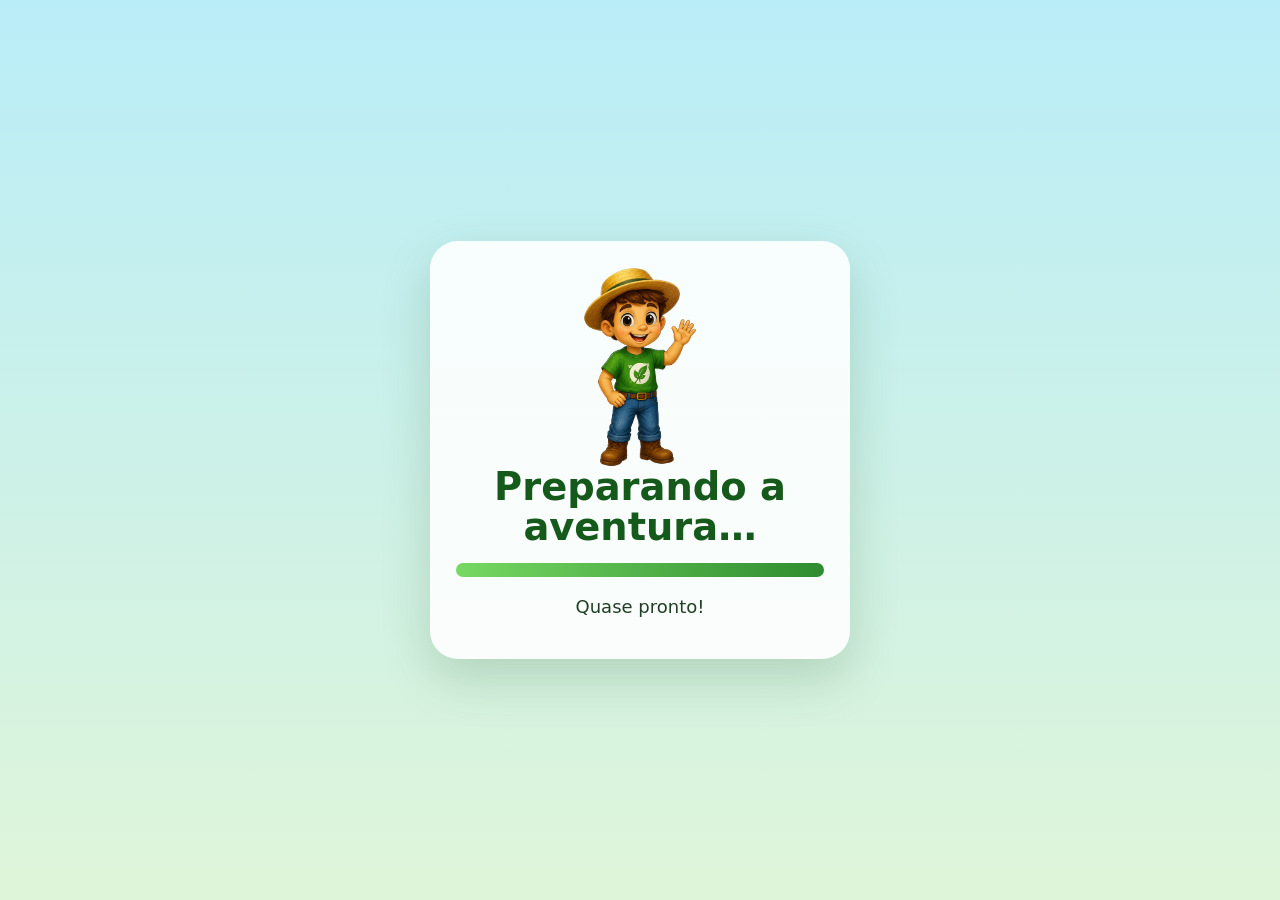
==== jogo.html @ 814f764f "Corrigir historinha no celular: personagens e baloes visiveis. Proporcao 16:9 da arte, posicoes por " ====
<!doctype html>
<html lang="pt-BR">
<head>
  <meta charset="UTF-8" />
  <meta name="viewport" content="width=device-width, initial-scale=1.0, viewport-fit=cover" />
  <meta name="description" content="Salve a Fazendinha do Agrinho — jogo educativo sobre agro sustentável." />
  <title>Salve a Fazendinha | Agrinho 2026</title>
  <link rel="icon" type="image/svg+xml" href="./img/favicon.svg" />
  <link rel="stylesheet" href="./game.css?v=8" />
</head>
<body>
  <a class="skip-link" href="#conteudo-jogo">Pular para o conteúdo principal</a>
  <div id="loadingScreen" class="loading-screen">
    <div class="loading-card">
      <img src="./img/game/agrinho.png" alt="Agrinho carregando" />
      <h2>Preparando a aventura…</h2>
      <div class="loading-bar"><span id="loadingBar"></span></div>
      <p id="loadingText">Carregando a turma do Agrinho</p>
    </div>
  </div>

  <div id="confetti-layer"></div>

  <header class="topbar">
    <div class="brand-wrap">
      <a class="back-site" href="./index.html" aria-label="Voltar ao site Agro Forte">← Site</a>
      <div class="brand-icon">🌱</div>
      <div>
        <div class="brand">AGRINHO</div>
        <small>Agro forte, futuro sustentável</small>
      </div>
    </div>
    <div class="hud">
      <div class="hud-pill">⭐ <span id="score">0</span></div>
      <div class="hud-pill">✅ <span id="fixedCount">0</span>/6</div>
      <div class="hud-pill">🏆 <span id="bestScore">0</span></div>
      <button id="soundBtn" class="hud-btn" aria-label="Som">🔊</button>
    </div>
  </header>

  <main id="conteudo-jogo" tabindex="-1">
    <section id="home" class="screen active">
      <div class="hero-grid">
        <div class="panel hero-copy">
          <span class="eyebrow">MISSÃO ESPECIAL</span>
          <p id="gameGreeting" class="hero-greeting" hidden aria-live="polite"></p>
          <h1>Salve a Fazendinha do Agrinho!</h1>
          <p>Entre em uma aventura sustentável, responda ao quiz e transforme uma fazenda cheia de problemas em um lugar limpo, vivo e feliz.</p>
          <p class="hero-cast-text"><strong>Com toda a turma do Agrinho!</strong></p>
          <div class="hero-cast-row">
            <div class="cast-card"><img src="./img/game/agrinho.png" alt="Agrinho" /><span>Agrinho</span></div>
            <div class="cast-card"><img src="./img/game/florinha.png" alt="Florinha" /><span>Florinha</span></div>
            <div class="cast-card"><img src="./img/game/abelha.png" alt="Zé Colmeia" /><span>Zé Colmeia</span></div>
            <div class="cast-card"><img src="./img/game/arvore_mascote.png" alt="Dona Árvore" /><span>Dona Árvore</span></div>
            <div class="cast-card"><img src="./img/game/gota_mascote.png" alt="Pinguim da Água" /><span>Pinguim da Água</span></div>
          </div>
          <div class="actions">
            <button class="btn btn-primary" data-go="story">Começar aventura</button>
            <button class="btn btn-secondary" data-go="how">Como jogar</button>
          </div>
        </div>
        <div class="panel hero-stage">
          <div class="hero-soft-overlay"></div>
          <div class="cloud c1"></div>
          <div class="cloud c2"></div>
          <img src="./img/game/arvore_mascote.png" alt="Dona Árvore" class="hero-char arvore" />
          <img src="./img/game/agrinho.png" alt="Agrinho" class="hero-char agrinho" />
          <img src="./img/game/florinha.png" alt="Florinha" class="hero-char florinha" />
          <img src="./img/game/gota_mascote.png" alt="Pinguim da Água" class="hero-char gota" />
          <img src="./img/game/abelha.png" alt="Zé Colmeia" class="hero-char abelha bee-flight" />
          <div class="speech bubble-left">Vamos cuidar da natureza?</div>
          <div class="speech bubble-right">Toda a turma veio ajudar!</div>
        </div>
      </div>
    </section>

    <section id="how" class="screen">
      <div class="panel centered-panel medium">
        <span class="eyebrow">GUIA RÁPIDO</span>
        <h2>Como jogar</h2>
        <div class="guide-grid">
          <div class="guide-item"><span class="guide-num">1</span><span class="guide-icon">💬</span><b>Historinha</b><small>Veja a conversa da turma.</small></div>
          <div class="guide-item"><span class="guide-num">2</span><span class="guide-icon">🧠</span><b>Quiz</b><small>Acerte pelo menos 4 de 6 perguntas.</small></div>
          <div class="guide-item"><span class="guide-num">3</span><span class="guide-icon">🔎</span><b>Fazenda</b><small>Corrija 6 problemas espalhados.</small></div>
          <div class="guide-item"><span class="guide-num">4</span><span class="guide-icon">🏆</span><b>Vitória</b><small>Alcance até 950 pontos.</small></div>
        </div>
        <div class="actions center">
          <button class="btn btn-secondary" data-go="home">Voltar</button>
          <button class="btn btn-primary" data-go="story">Continuar</button>
        </div>
      </div>
    </section>

    <section id="story" class="screen">
      <div class="panel story-panel">
        <div class="story-top">
          <div>
            <span class="eyebrow">HISTORINHA</span>
            <h2>Antes do jogo começar…</h2>
          </div>
          <div class="story-counter"><span id="storyCount">1</span>/4</div>
        </div>

        <article class="story-scene active" data-story="0">
          <div class="story-bg story-bg-1"></div>
          <img src="./img/game/agrinho.png" class="story-char s-agrinho" alt="Agrinho" />
          <img src="./img/game/florinha.png" class="story-char s-florinha" alt="Florinha" />
          <div class="talk-bubble tb-left">Florinha, a fazendinha está com muitos problemas!</div>
          <div class="talk-bubble tb-right">Vamos ajudar a natureza antes que piore!</div>
        </article>

        <article class="story-scene" data-story="1">
          <div class="story-bg story-bg-2"></div>
          <img src="./img/game/abelha.png" class="story-char s-abelha" alt="Zé Colmeia" />
          <img src="./img/game/arvore_mascote.png" class="story-char s-arvore" alt="Dona Árvore" />
          <div class="talk-bubble tb-left wide">Eu posso ajudar a cuidar das plantas e da polinização!</div>
          <div class="talk-bubble tb-right wide">E eu vou ensinar como preservar o solo e a vegetação.</div>
        </article>

        <article class="story-scene" data-story="2">
          <div class="story-bg story-bg-3"></div>
          <img src="./img/game/gota_mascote.png" class="story-char s-gota" alt="Pinguim da Água" />
          <img src="./img/game/florinha.png" class="story-char s-florinha right" alt="Florinha" />
          <div class="talk-bubble tb-left wide">A água precisa de cuidado! Nada de lixo e desperdício.</div>
          <div class="talk-bubble tb-right wide">Com reciclagem, árvores e soluções corretas, tudo vai melhorar.</div>
        </article>

        <article class="story-scene" data-story="3">
          <div class="story-bg story-bg-4"></div>
          <img src="./img/game/agrinho.png" class="story-char s-agrinho" alt="Agrinho" />
          <img src="./img/game/abelha.png" class="story-char s-abelha top" alt="Zé Colmeia" />
          <img src="./img/game/gota_mascote.png" class="story-char s-gota right" alt="Pinguim da Água" />
          <div class="talk-bubble tb-left wide">Agora é com você: responda ao quiz e conserte os 6 problemas!</div>
          <div class="talk-bubble tb-right wide">Se acertar bem no quiz, a missão será liberada!</div>
        </article>

        <div class="story-nav">
          <button id="storyPrev" class="btn btn-secondary">Anterior</button>
          <button id="storyNext" class="btn btn-primary">Próximo</button>
        </div>
      </div>
    </section>

    <section id="compare" class="screen">
      <div class="panel compare-panel">
        <div class="compare-head">
          <div>
            <span class="eyebrow">COMPARE</span>
            <h2>Da degradação à sustentabilidade</h2>
          </div>
          <p>Veja a transformação: de um cenário degradado, com lixo e abandono, para uma fazenda viva, limpa, organizada e sustentável.</p>
        </div>
        <div class="compare-grid visual-compare">
          <figure>
            <img src="./img/game/fazenda_ruim.png" alt="Fazenda feia com lixo e problemas" />
            <figcaption>🚫 Antes: poluição, desperdício e abandono.</figcaption>
          </figure>
          <figure>
            <img src="./img/game/fazenda_boa.png" alt="Fazenda bonita e sustentável" />
            <figcaption>✅ Depois: cuidado com a natureza, produção e equilíbrio ambiental.</figcaption>
          </figure>
        </div>
        <div class="actions center compare-actions">
          <button class="btn btn-secondary" data-go="story">Voltar</button>
          <button class="btn btn-primary" id="startQuizBtn">Continuar para o quiz</button>
        </div>
      </div>
    </section>

    <section id="quiz" class="screen">
      <div class="panel quiz-panel">
        <div class="quiz-head">
          <div>
            <span class="eyebrow">QUIZ</span>
            <h2 id="quizCounter">Pergunta 1 de 6</h2>
          </div>
          <div class="quiz-side">
            <div class="timer-box">⏱️ <span id="timerValue">18</span>s</div>
            <div class="hud-pill slim">⭐ <span id="quizScore">0</span></div>
          </div>
        </div>
        <div class="progress-line"><span id="quizBar"></span></div>
        <h3 id="questionText" class="question"></h3>
        <div id="answerList" class="answer-list"></div>
        <div id="quizFeedback" class="feedback hidden"></div>
        <div class="quiz-note">Você precisa de <strong>200 pontos</strong> para passar no quiz.</div>
      </div>
    </section>

    <section id="quizFail" class="screen">
      <div class="panel centered-panel medium">
        <img src="./img/game/gota_mascote.png" class="fail-mascot" alt="Mascote da água" />
        <span class="eyebrow">TENTE DE NOVO</span>
        <h2>Você ainda não passou no quiz.</h2>
        <p>Para liberar o jogo, é preciso fazer <strong>pelo menos 200 pontos</strong> no quiz.</p>
        <p class="small-note">Sua pontuação: <strong id="failScore">0</strong> pontos.</p>
        <div class="actions center">
          <button class="btn btn-secondary" data-go="compare">Voltar</button>
          <button class="btn btn-primary" id="retryQuizBtn">Refazer quiz</button>
        </div>
      </div>
    </section>

    <section id="unlock" class="screen">
      <div class="panel centered-panel medium unlock-panel">
        <img src="./img/game/trofeu_quiz.png" class="unlock-trophy" alt="Troféu do quiz" />
        <span class="eyebrow">LIBERADO</span>
        <h2>Você passou no quiz!</h2>
        <p>Agora encontre os problemas espalhados pela fazenda e transforme a área feia em uma fazenda bonita.</p>
        <button class="btn btn-primary pulse" data-go="game">Entrar na fazenda</button>
      </div>
    </section>

    <section id="game" class="screen">
      <div class="game-grid">
        <aside class="panel game-side">
          <span class="eyebrow">MISSÃO</span>
          <h3>Corrija os 6 problemas</h3>
          <p class="small-note">Clique nos objetos errados espalhados pela fazenda.</p>
          <div class="mission-stats">
            <div><strong id="gameScore">0</strong><span>Pontos</span></div>
            <div><strong id="gameFixedBig">0</strong><span>Corrigidos</span></div>
          </div>
          <div class="progress-line"><span id="gameBar"></span></div>
          <div id="helperBubble" class="helper-bubble">Encontre o primeiro problema brilhando.</div>
          <div class="compare-mini">
            <div class="mini-thumb"><img src="./img/game/fazenda_ruim.png" alt="Fazenda ruim" /><small>Antes</small></div>
            <div class="mini-thumb"><img src="./img/game/fazenda_boa.png" alt="Fazenda boa" /><small>Depois</small></div>
          </div>
        </aside>

        <section class="panel farm-panel">
          <div class="farm-stage" id="farmStage">
            <img class="farm-bg bad" src="./img/game/fazenda_ruim.png" alt="Fazenda feia" />
            <img class="farm-bg good" src="./img/game/fazenda_boa.png" alt="Fazenda bonita" />
            <div class="reveal-divider" id="revealDivider"></div>

            <button class="problem p1" data-problem="pneu">
              <span class="ring"></span>
              <img class="problem-img bad-img" src="./img/game/pneu.png" alt="Pneu" />
            </button>
            <button class="problem p2" data-problem="tambor">
              <span class="ring"></span>
              <img class="problem-img bad-img" src="./img/game/tambor.png" alt="Tambor" />
            </button>
            <button class="problem p3" data-problem="toco">
              <span class="ring"></span>
              <img class="problem-img bad-img" src="./img/game/toco.png" alt="Toco" />
            </button>
            <button class="problem p4" data-problem="cano">
              <span class="ring"></span>
              <img class="problem-img bad-img" src="./img/game/cano.png" alt="Cano" />
            </button>
            <button class="problem p5" data-problem="lixo">
              <span class="ring"></span>
              <img class="problem-img bad-img" src="./img/game/lixo_rio.png" alt="Lixo no rio" />
            </button>
            <button class="problem p6" data-problem="arvore">
              <span class="ring"></span>
              <img class="problem-img bad-img" src="./img/game/arvore_morta.png" alt="Árvore morta" />
            </button>
          </div>
        </section>
      </div>
    </section>

    <section id="result" class="screen">
      <div class="panel result-panel">
        <div class="result-hero">
          <img id="resultTrophy" src="./img/game/trofeu_max.png" alt="Troféu final" />
          <div>
            <span class="eyebrow" id="resultEyebrow">PARABÉNS</span>
            <h2 id="resultTitle">Fazendinha salva!</h2>
            <div class="big-score"><span id="finalScore">0</span> pontos</div>
            <p id="resultMessage">Você transformou a fazenda feia em uma fazenda bonita e sustentável.</p>
            <div class="actions">
              <button id="restartBtn" class="btn btn-secondary">Jogar novamente</button>
              <button id="shareBtn" class="btn btn-primary">Compartilhar</button>
            </div>
          </div>
        </div>
        <div class="result-bottom">
          <div class="trophy-row">
            <div class="trophy-card"><img src="./img/game/trofeu_quiz.png" alt="Troféu quiz" /><span>Quiz</span></div>
            <div class="trophy-card"><img src="./img/game/trofeu_fazenda.png" alt="Troféu fazenda" /><span>Fazenda</span></div>
            <div class="trophy-card"><img src="./img/game/trofeu_max.png" alt="Troféu máximo" /><span>Máximo</span></div>
          </div>
          <div class="rank-box"><span id="resultRankLabel">Melhor pontuação salva:</span> <strong id="bestScoreResult">0</strong></div>
        </div>
      </div>
    </section>
  </main>

  <dialog id="problemDialog" class="problem-dialog">
    <button id="closeProblemDialog" class="dialog-close">×</button>
    <div class="dialog-layout">
      <div class="dialog-visual"><img id="dialogImage" alt="Problema" /></div>
      <div class="dialog-content">
        <span class="eyebrow">CORRIGIR PROBLEMA</span>
        <h2 id="dialogTitle"></h2>
        <p id="dialogText"></p>
        <div id="dialogChoices" class="answer-list compact"></div>
        <div id="dialogFeedback" class="feedback hidden"></div>
      </div>
    </div>
  </dialog>

  <script src="./game.js?v=6"></script>
</body>
</html>
---- game.css ----
﻿:root{
  --green:#2f8c2f;
  --green-dark:#15591b;
  --green-soft:#eaf8e5;
  --cream:#fffdf6;
  --ink:#213f25;
  --gold:#f4bc2c;
  --red:#d14d38;
  --shadow:0 12px 28px rgba(20,70,23,.12);
  --shadow-strong:0 20px 50px rgba(20,70,23,.18);
  --topbar-h:76px;
}
*{box-sizing:border-box}
html,body{margin:0;height:100%;overflow:hidden}
body{
  font-family:system-ui,-apple-system,Segoe UI,Roboto,Arial,sans-serif;
  color:var(--ink);
  background:linear-gradient(180deg,#b9edf8 0%,#dff5d9 100%);
}
img{max-width:100%;display:block}
button{font:inherit}
.hidden{display:none!important}
#confetti-layer{position:fixed;inset:0;pointer-events:none;overflow:hidden;z-index:120}
.topbar{
  height:var(--topbar-h);display:flex;align-items:center;justify-content:space-between;gap:16px;
  padding:12px 22px;background:rgba(255,255,255,.84);backdrop-filter:blur(10px);border-bottom:1px solid rgba(47,140,47,.15)
}
.brand-wrap{display:flex;align-items:center;gap:12px;min-width:0;flex-wrap:nowrap}
.brand-wrap > div:last-child{min-width:0}
.brand-icon{width:42px;height:42px;border-radius:14px;background:linear-gradient(135deg,#58c33d,#2f8c2f);display:grid;place-items:center;color:#fff;font-size:22px;box-shadow:var(--shadow);flex-shrink:0}
.brand{font-size:28px;font-weight:1000;color:var(--green-dark);line-height:1}
.brand-wrap small{display:block;font-weight:700;color:#4c7351;white-space:nowrap;overflow:hidden;text-overflow:ellipsis}
.hud{display:flex;flex-wrap:nowrap;align-items:center;gap:10px;flex-shrink:0}
.hud-pill,.hud-btn,.timer-box,.quiz-side .hud-pill{padding:10px 14px;border-radius:999px;background:#fff;border:1px solid #dcecd8;box-shadow:var(--shadow);font-weight:900;white-space:nowrap}
.hud-btn{cursor:pointer}
main{height:calc(100vh - var(--topbar-h));padding:14px 18px 18px;overflow:hidden}
.screen{display:none;height:100%;width:100%}
.screen.active{display:flex}
.panel{
  background:rgba(255,250,242,.88);border:1px solid rgba(255,255,255,.75);border-radius:28px;box-shadow:var(--shadow-strong);
  backdrop-filter:blur(10px)
}
.centered-panel{margin:auto;display:flex;flex-direction:column;align-items:center;justify-content:center;text-align:center;padding:28px}
.centered-panel.medium{width:min(820px,100%);height:min(620px,100%)}
.eyebrow{display:inline-flex;align-items:center;padding:8px 12px;border-radius:999px;background:#eaf6e1;color:var(--green-dark);font-size:12px;font-weight:1000;letter-spacing:.08em;text-transform:uppercase}
h1,h2,h3{margin:0 0 12px;color:var(--green-dark)}
h1{font-size:clamp(40px,5vw,74px);line-height:.95}
h2{font-size:clamp(28px,3vw,46px);line-height:1.05}
h3{font-size:clamp(20px,2vw,30px)}
p{margin:0 0 12px;line-height:1.55;font-size:18px}
.small-note{font-size:16px}
.actions{display:flex;gap:12px;flex-wrap:wrap;margin-top:18px}
.actions.center{justify-content:center}
.btn{border:0;border-radius:18px;padding:14px 22px;font-weight:1000;cursor:pointer;transition:.2s ease transform,.2s ease box-shadow}
.btn:hover{transform:translateY(-2px)}
.btn-primary{background:linear-gradient(180deg,#63ca44,#2f8c2f);color:#fff;box-shadow:0 14px 24px rgba(47,140,47,.28)}
.btn-secondary{background:#fff;color:var(--ink);box-shadow:var(--shadow)}

/* home */
.hero-grid{display:grid;grid-template-columns:1.03fr .97fr;gap:18px;height:100%}
.hero-copy{
  padding:34px 32px;display:flex;flex-direction:column;justify-content:center;position:relative;overflow:hidden;
  background:
    radial-gradient(circle at 100% 0%, rgba(116,214,94,.22) 0%, rgba(116,214,94,0) 42%),
    radial-gradient(circle at -5% 100%, rgba(120,200,255,.20) 0%, rgba(120,200,255,0) 45%),
    rgba(255,250,242,.88);
}
.hero-copy::before{
  content:'';position:absolute;top:-60px;right:-60px;width:200px;height:200px;border-radius:50%;
  background:radial-gradient(circle, rgba(116,214,94,.25), rgba(116,214,94,0) 70%);pointer-events:none;
}
.hero-copy::after{
  content:'🌿';position:absolute;bottom:18px;right:24px;font-size:64px;opacity:.12;line-height:1;pointer-events:none;
}
.hero-copy > *{position:relative;z-index:1}
.hero-copy h1{font-size:clamp(52px,5vw,84px);line-height:.95;margin-bottom:12px}
.hero-copy p{font-size:17px;max-width:52ch}
.hero-greeting{
  margin:0 0 8px;
  font-size:15px;
  font-weight:800;
  color:#047857;
}
.eyebrow{box-shadow:0 6px 14px rgba(47,140,47,.12)}
.hero-cast-text{font-size:17px;color:#315337;margin-top:8px;margin-bottom:6px}
.hero-cast-row{display:flex;flex-wrap:wrap;gap:14px;margin-top:6px}
.cast-card{display:flex;flex-direction:column;align-items:center;gap:6px;width:84px}
.cast-card img{
  width:72px;height:72px;object-fit:cover;object-position:top center;border-radius:50%;
  background:#fff;box-shadow:var(--shadow);border:3px solid #fff
}
.cast-card span{font-size:12px;font-weight:900;color:var(--green-dark);text-align:center;line-height:1.2}
.hero-stage{position:relative;overflow:hidden;background:linear-gradient(180deg,#c5f1ff 0%,#ebffdf 65%,#7cc85b 65%,#58a53b 100%)}
.cloud{position:absolute;background:rgba(255,255,255,.9);border-radius:999px;box-shadow:40px 10px 0 rgba(255,255,255,.9),72px 0 0 10px rgba(255,255,255,.9);width:120px;height:36px;animation:cloudMove 30s linear infinite}
.cloud.c1{left:8%;top:15%}.cloud.c2{right:20%;top:12%;animation-duration:36s}
.hero-char{position:absolute;bottom:0;filter:drop-shadow(0 18px 24px rgba(23,68,28,.28))}
.hero-char.agrinho{left:2%;height:min(74%,430px);z-index:3}
.hero-char.florinha{right:2%;height:min(75%,445px);z-index:3}
.hero-char.arvore{left:28%;height:min(68%,390px);z-index:1;opacity:.96}
.hero-char.gota{right:28%;height:min(46%,235px);bottom:8%;z-index:2}
.hero-char.abelha{width:135px;left:48%;top:8%;z-index:7}
.speech{position:absolute;max-width:240px;padding:14px 16px;border-radius:22px;background:#fff;box-shadow:var(--shadow);font-weight:900;line-height:1.35;z-index:5}
.bubble-left{left:6%;top:6%}.bubble-right{right:6%;top:6%}
.bubble-left:after,.bubble-right:after{content:"";position:absolute;width:16px;height:16px;background:#fff;bottom:-6px;transform:rotate(45deg)}
.bubble-left:after{left:22px}.bubble-right:after{right:22px}

/* guide */
#how{align-items:center;justify-content:center}
.guide-grid{display:grid;grid-template-columns:repeat(2, minmax(180px,1fr));gap:14px;width:100%;margin-top:10px}
.guide-item{position:relative;padding:18px;border-radius:22px;background:linear-gradient(180deg,#fff,#f5fde9);display:flex;flex-direction:column;align-items:flex-start;gap:6px;box-shadow:var(--shadow)}
.guide-item .guide-icon{font-size:26px}
.guide-item small{font-size:14px;color:#4c684f}
.guide-num{
  position:absolute;top:-12px;left:-12px;width:30px;height:30px;border-radius:50%;
  background:linear-gradient(180deg,#63ca44,#2f8c2f);color:#fff;font-size:15px;font-weight:1000;
  display:flex;align-items:center;justify-content:center;box-shadow:0 6px 14px rgba(47,140,47,.35);
  border:2px solid #fff
}

/* story */
#story{align-items:center;justify-content:center}
.story-panel{width:min(1160px,100%);height:100%;padding:18px;display:flex;flex-direction:column;gap:12px}
.story-top{display:flex;justify-content:space-between;align-items:flex-start;gap:16px}
.story-counter{padding:10px 14px;border-radius:999px;background:#e9f6e3;font-weight:1000}
.story-scene{display:none;position:relative;flex:1;border-radius:24px;overflow:hidden;background:linear-gradient(180deg,#ccefff,#f2ffe8 65%,#7dcb5b 65%,#4ea233 100%)}
.story-scene.active{display:block;animation:fadeUp .35s ease}
.story-bg{position:absolute;inset:0}
.story-bg:before,.story-bg:after{content:"";position:absolute;border-radius:50%;opacity:.23;background:#fff}
.story-bg:before{width:280px;height:280px;left:-60px;bottom:-70px}
.story-bg:after{width:200px;height:200px;right:-40px;top:-40px}
.story-char{position:absolute;bottom:0;filter:drop-shadow(0 16px 20px rgba(26,66,24,.24))}
.s-agrinho{left:4%;height:78%}
.s-florinha{right:6%;height:83%}
.s-florinha.right{right:5%;height:82%}
.s-abelha{left:12%;top:12%;width:150px}
.s-abelha.top{left:50%;top:10%;width:145px}
.s-arvore{right:5%;height:78%}
.s-gota{left:10%;height:52%;bottom:5%}
.s-gota.right{right:8%;left:auto;height:50%;bottom:5%}
.talk-bubble{position:absolute;max-width:290px;padding:16px 18px;background:#fff;border-radius:24px;box-shadow:var(--shadow);font-weight:900;line-height:1.4}
.talk-bubble.wide{max-width:340px}
.tb-left{left:6%;top:6%}.tb-right{right:6%;top:6%}
.tb-left:after,.tb-right:after{content:"";position:absolute;width:18px;height:18px;background:#fff;bottom:-6px;transform:rotate(45deg)}
.tb-left:after{left:26px}.tb-right:after{right:26px}
.story-nav{display:flex;justify-content:space-between;align-items:center}

/* compare */
#compare{align-items:center;justify-content:center}
.compare-panel{width:min(1180px,100%);height:100%;padding:18px;display:flex;flex-direction:column;gap:14px}
.compare-head{display:flex;justify-content:space-between;gap:20px;align-items:flex-end}
.compare-head p{max-width:420px;font-size:16px}
.visual-compare{display:grid;grid-template-columns:1fr 1fr;gap:16px;flex:1}
.visual-compare figure{margin:0;background:#fff;border-radius:24px;padding:14px;box-shadow:var(--shadow);display:flex;flex-direction:column;min-height:0}
.visual-compare img{width:100%;flex:1;min-height:0;object-fit:contain;border-radius:16px;background:#f6fff1}
.visual-compare figcaption{padding-top:10px;font-weight:900;text-align:center}

/* quiz */
#quiz,#quizFail,#unlock,#result{align-items:center;justify-content:center}
.quiz-panel{width:min(920px,100%);height:min(620px,100%);padding:24px;display:flex;flex-direction:column}
.quiz-head{display:flex;justify-content:space-between;align-items:flex-start;gap:16px}
.quiz-side{display:flex;gap:10px}
.progress-line{width:100%;height:12px;background:#dfeadf;border-radius:999px;overflow:hidden;margin:12px 0 18px}
.progress-line span{display:block;height:100%;width:0;background:linear-gradient(90deg,#74d65e,#2f8c2f);transition:.3s ease width}
.question{min-height:64px}
.answer-list{display:grid;gap:12px}
.answer-btn{border:1px solid #dbead9;background:#fff;border-radius:18px;padding:15px 16px;text-align:left;font-weight:800;cursor:pointer;box-shadow:var(--shadow);transition:.2s}
.answer-btn:hover{transform:translateY(-1px)}
.answer-btn.correct{border-color:#53b94b;background:#eefdde}
.answer-btn.wrong{border-color:#d86a5a;background:#fff0ee}
.feedback{margin-top:12px;padding:14px 16px;border-radius:18px;background:#f4ffe6;font-weight:800}
.feedback.error{background:#fff1ed}
.quiz-note{margin-top:auto;font-size:15px;color:#4b674f}
.fail-mascot{height:160px;object-fit:contain}
.unlock-trophy{height:240px;object-fit:contain;animation:floatY 3.3s ease-in-out infinite}

/* game */
#game{align-items:center;justify-content:center}
.game-grid{display:grid;grid-template-columns:330px 1fr;gap:16px;width:100%;height:100%}
.game-side{padding:18px;display:flex;flex-direction:column}
.mission-stats{display:grid;grid-template-columns:1fr 1fr;gap:10px;margin:8px 0 14px}
.mission-stats div{background:#fff;border-radius:20px;padding:14px;text-align:center;box-shadow:var(--shadow)}
.mission-stats strong{display:block;font-size:28px;color:var(--green-dark)}
.mission-stats span{font-size:13px;font-weight:900;color:#567059}
.helper-bubble{margin-top:14px;padding:14px;border-radius:18px;background:#fff;box-shadow:var(--shadow);font-weight:800;line-height:1.35}
.compare-mini{display:grid;grid-template-columns:1fr 1fr;gap:10px;margin-top:auto}
.mini-thumb{background:#fff;border-radius:18px;padding:8px;box-shadow:var(--shadow);text-align:center}
.mini-thumb img{height:90px;width:100%;object-fit:contain}
.mini-thumb small{font-weight:900;color:#5d765f}
.farm-panel{padding:10px;overflow:hidden;display:flex;align-items:center;justify-content:center;min-height:0}
.farm-stage{
  position:relative;width:100%;max-width:100%;max-height:100%;height:auto;
  aspect-ratio:1448 / 1086;border-radius:24px;overflow:hidden;background:#b7eef5;--reveal:0
}
.farm-bg{position:absolute;inset:0;width:100%;height:100%;object-fit:contain;object-position:center bottom}
.farm-bg.bad{opacity:calc(1 - var(--reveal));transition:opacity 1s ease}
.farm-bg.good{display:block;opacity:var(--reveal);transition:opacity 1s ease}
.reveal-divider{display:none}
.problem{position:absolute;border:0;background:transparent;padding:0;cursor:pointer;transition:transform .2s}
.problem:hover{transform:scale(1.04)}
.problem-img{position:absolute;inset:0;width:100%;height:100%;object-fit:contain;filter:drop-shadow(0 6px 12px rgba(0,0,0,.22));transition:opacity .5s ease, transform .5s cubic-bezier(.34,1.56,.64,1)}
.problem .ring{position:absolute;inset:-10%;border:2px solid rgba(255,255,255,.92);border-radius:50%;box-shadow:0 0 0 6px rgba(88,195,61,.26);animation:pulseRing 1.7s infinite;z-index:2}
.problem.fixed{pointer-events:none}
.problem.fixed .ring{opacity:0;animation:none;transition:opacity .3s ease}
.problem.fixed .bad-img{opacity:0;transform:scale(.5) rotate(10deg)}
.solve-burst{position:absolute;inset:-30%;pointer-events:none;z-index:3}
.solve-burst span{
  position:absolute;left:50%;top:50%;width:10px;height:10px;border-radius:50%;
  background:var(--p-color, #ffd24a);transform:translate(-50%,-50%);
  animation:burstPop .7s ease-out forwards
}
.p1{left:16%;bottom:16%;width:9%;height:10%}
.p2{left:47%;bottom:24%;width:10%;height:14%}
.p3{left:36%;bottom:18%;width:9%;height:11%}
.p4{left:61%;bottom:17%;width:10%;height:11%}
.p5{left:66%;bottom:6%;width:11%;height:10%}
.p6{left:80%;bottom:14%;width:11%;height:24%}

/* result */
.result-panel{width:min(1100px,100%);height:min(650px,100%);padding:22px;display:flex;flex-direction:column;justify-content:space-between}
.result-hero{display:grid;grid-template-columns:260px 1fr;gap:18px;align-items:center}
.result-hero img{height:240px;justify-self:center;object-fit:contain}
.big-score{font-size:34px;font-weight:1000;color:var(--green-dark);margin:8px 0 14px}
.result-bottom{display:grid;grid-template-columns:1fr 280px;gap:16px;align-items:center}
.trophy-row{display:grid;grid-template-columns:repeat(3,1fr);gap:12px}
.trophy-card{background:#fff;border-radius:22px;padding:12px;box-shadow:var(--shadow);display:flex;flex-direction:column;align-items:center;gap:8px;font-weight:900}
.trophy-card img{height:95px;object-fit:contain}
.rank-box{background:#fff;border-radius:22px;padding:22px;text-align:center;box-shadow:var(--shadow);font-size:20px;font-weight:900}

/* dialog */
.problem-dialog{width:min(920px,92vw);border:0;border-radius:28px;padding:24px;background:#fffdf8;box-shadow:var(--shadow-strong)}
.problem-dialog::backdrop{background:rgba(14,29,14,.45);backdrop-filter:blur(3px)}
.dialog-close{position:absolute;right:18px;top:14px;border:0;background:transparent;font-size:36px;cursor:pointer;color:#426045}
.dialog-layout{display:grid;grid-template-columns:300px 1fr;gap:18px;align-items:center}
.dialog-visual{background:#f3fde9;border-radius:24px;padding:18px;display:grid;place-items:center;height:300px;overflow:hidden}
.dialog-visual img{display:block;max-height:100%;max-width:70%;width:auto;height:auto;object-fit:contain}
.dialog-content{min-width:0}
.dialog-content p{font-size:17px}
.answer-list.compact .answer-btn{padding:13px 14px}

/* loading and effects */
.loading-screen{position:fixed;inset:0;z-index:200;display:grid;place-items:center;background:linear-gradient(180deg,#b9edf8 0%,#dff5d9 100%)}
.loading-card{width:min(420px,90vw);padding:26px;border-radius:28px;background:rgba(255,255,255,.88);box-shadow:var(--shadow-strong);text-align:center}
.loading-card img{height:200px;margin:0 auto;object-fit:contain;animation:floatY 2.2s ease-in-out infinite}
.loading-bar{height:14px;background:#dcead7;border-radius:999px;overflow:hidden;margin:16px 0}
.loading-bar span{display:block;height:100%;width:0;background:linear-gradient(90deg,#77d863,#2f8c2f)}
.confetti{position:absolute;top:-30px;width:10px;height:18px;border-radius:3px;animation:confettiFall 3s linear forwards}
.pulse{animation:pulseBtn 1.5s infinite}
.stat-pop{animation:statPop .6s ease}
.floaty{animation:floatY 4s ease-in-out infinite}.delay-1{animation-delay:.7s}.delay-2{animation-delay:1.3s}.delay-3{animation-delay:1.8s}
.bee-flight{animation:beeFly 7s ease-in-out infinite}

@keyframes pulseRing{0%,100%{transform:scale(.9);opacity:1}50%{transform:scale(1.12);opacity:.42}}
@keyframes floatY{50%{transform:translateY(-12px)}}
@keyframes pulseBtn{50%{transform:scale(1.03)}}
@keyframes cloudMove{from{transform:translateX(0)}to{transform:translateX(28px)}}
@keyframes beeFly{0%,100%{transform:translate(0,0)}25%{transform:translate(18px,-8px)}50%{transform:translate(28px,12px)}75%{transform:translate(-8px,10px)}}
@keyframes confettiFall{to{transform:translateY(110vh) rotate(720deg);opacity:.8}}
@keyframes fadeUp{from{opacity:0;transform:translateY(10px)}to{opacity:1;transform:translateY(0)}}
@keyframes burstPop{
  0%{opacity:1;transform:translate(-50%,-50%) scale(.4) translate(0,0)}
  100%{opacity:0;transform:translate(-50%,-50%) scale(1.1) translate(var(--bx,40px),var(--by,-40px))}
}
@keyframes statPop{0%{transform:scale(1)}40%{transform:scale(1.12)}100%{transform:scale(1)}}

@media (max-width: 1100px){
  .hero-grid,.game-grid{grid-template-columns:1fr}
  .hero-stage{min-height:320px}
  .compare-head{flex-direction:column;align-items:flex-start}
  .result-hero,.result-bottom,.dialog-layout{grid-template-columns:1fr}
}
@media (max-width: 1024px){
  #game .game-grid{
    display:flex;
    flex-direction:column;
    height:auto;
    min-height:calc(100dvh - 120px);
    gap:12px;
  }
  #game .game-side{flex:0 0 auto;order:1}
  #game .farm-panel{
    order:2;
    flex:0 0 auto;
    width:100%;
    min-height:0;
    padding:8px;
  }
  #game .farm-stage{
    width:100%;
    height:auto;
    min-height:0;
    max-height:none;
    aspect-ratio:1448 / 1086;
    touch-action:manipulation;
  }
  #game .problem{
    touch-action:manipulation;
    -webkit-tap-highlight-color:transparent;
    z-index:5;
  }
}
@media (max-width: 1024px){
  :root{--topbar-h:58px}

  html,body{overflow:auto}

  .topbar{
    position:sticky;
    top:0;
    z-index:100;
    height:auto;
    min-height:calc(52px + env(safe-area-inset-top, 0px));
    padding:calc(8px + env(safe-area-inset-top, 0px)) 12px 8px;
    flex-wrap:nowrap;
    gap:10px;
  }

  .brand-wrap{
    flex:1 1 auto;
    gap:8px;
    min-width:0;
  }

  .back-site{
    flex-shrink:0;
    padding:6px 8px;
    font-size:11px;
    margin-right:0;
  }

  .brand-icon{
    width:34px;
    height:34px;
    font-size:17px;
    border-radius:11px;
  }

  .brand{font-size:clamp(17px,2.8vw,22px)}

  .brand-wrap small{
    font-size:clamp(9px,1.7vw,11px);
    line-height:1.15;
    max-width:100%;
  }

  .hud{
    flex:0 0 auto;
    flex-wrap:nowrap;
    gap:5px;
    margin-left:0;
  }

  .hud-pill,.hud-btn,.timer-box{
    padding:6px 8px;
    font-size:11px;
    line-height:1;
  }

  .hud-btn{
    min-width:34px;
    min-height:34px;
    padding:0;
    display:inline-grid;
    place-items:center;
  }

  main{
    height:auto;
    min-height:calc(100dvh - var(--topbar-h) - env(safe-area-inset-bottom, 0px));
    overflow:visible;
    padding:10px 12px calc(12px + env(safe-area-inset-bottom, 0px));
  }

  .screen{
    height:auto;
    min-height:calc(100dvh - var(--topbar-h) - env(safe-area-inset-top, 0px));
  }

  .hero-copy{padding:24px 20px}
  .hero-copy h1{font-size:clamp(34px,5vw,52px)}
  .cast-card{width:72px}
  .cast-card span{font-size:10px;line-height:1.15}
}
@media (max-width: 800px){
  .visual-compare,.guide-grid,.trophy-row{grid-template-columns:1fr}
  .story-panel,.compare-panel,.quiz-panel,.result-panel,.centered-panel.medium{height:auto}
  .hero-grid{grid-template-columns:1fr}
  .hero-stage{min-height:340px;padding-top:0;display:block}
  .hero-char.agrinho{height:46%;left:2%;bottom:4%}
  .hero-char.florinha{height:48%;right:1%;bottom:4%}
  .hero-char.arvore{height:36%;left:32%;bottom:2%}
  .hero-char.gota{height:24%;right:28%;bottom:6%}
  .hero-char.abelha{width:72px;left:44%;top:10%;bottom:auto}
  .speech{display:block;max-width:44%;font-size:12px;padding:10px 12px;z-index:6}
  .bubble-left{left:3%;top:6%}
  .bubble-right{right:3%;top:6%}

  .story-panel{padding:12px;gap:10px}
  .story-top{flex-wrap:wrap;gap:10px}
  .story-top h2{font-size:clamp(22px,6vw,32px);line-height:1.1}
  .story-scene{
    display:none !important;
    flex-direction:unset;
    padding:0;
    min-height:min(44dvh,400px);
    aspect-ratio:1672 / 941;
  }
  .story-scene.active{display:block !important}

  #game .game-grid{
    display:flex;
    flex-direction:column;
    height:auto;
    min-height:calc(100dvh - 120px);
    gap:12px;
  }
  #game .game-side{flex:0 0 auto;order:1}
  #game .farm-panel{
    order:2;
    flex:0 0 auto;
    width:100%;
    min-height:0;
    padding:8px;
  }
  #game .farm-stage{
    width:100%;
    height:auto;
    min-height:0;
    max-height:none;
    aspect-ratio:1448 / 1086;
    touch-action:manipulation;
  }
  #game .problem{
    touch-action:manipulation;
    -webkit-tap-highlight-color:transparent;
    z-index:5;
  }
  #game .problem .ring{pointer-events:none}

  .dialog-layout{grid-template-columns:1fr}
  .dialog-visual{height:180px}
}
@media (max-width:520px){
  :root{--topbar-h:54px}
  .hud-pill:nth-child(3){display:none}
  .brand-wrap small{max-width:118px}
  .hero-stage{min-height:300px}
  .hero-char.agrinho{height:42%}
  .hero-char.florinha{height:44%}
  .story-scene{min-height:min(40dvh,320px)}
  .talk-bubble,.speech{font-size:10px;padding:7px 9px;max-width:46%}

  .compare-head h2{font-size:clamp(18px,5.5vw,24px) !important}
  .compare-head p{font-size:12px;padding:8px 10px}
  .story-top h2{font-size:clamp(18px,5.5vw,24px) !important}

  .problem-dialog{width:calc(100vw - 16px);padding:12px 12px 10px}
  .dialog-visual{height:76px !important;min-height:76px !important;max-height:76px !important}
  .dialog-visual img{max-width:64px !important;max-height:64px !important}
  .dialog-content h2{font-size:clamp(16px,5vw,20px) !important}
  .dialog-content p{font-size:13px}
  .answer-list.compact .answer-btn{padding:11px 12px;font-size:12px}
}

/* Correção da comparação: controles sempre visíveis sem rolagem */
.compare-panel{overflow:hidden}
.visual-compare{min-height:0;height:calc(100% - 155px)}
.visual-compare figure{overflow:hidden}
.visual-compare img{max-height:calc(100vh - 305px)}
.compare-actions{flex:0 0 auto;margin-top:0;padding-top:4px;position:relative;z-index:10}
@media (max-height:800px) and (min-width:801px){
  .compare-panel{padding:14px;gap:8px}
  .compare-head h2{font-size:32px}
  .compare-head p{font-size:14px;line-height:1.35}
  .visual-compare{height:calc(100% - 130px);gap:12px}
  .visual-compare figure{padding:10px}
  .visual-compare img{max-height:calc(100vh - 250px)}
  .visual-compare figcaption{font-size:14px;padding-top:6px}
  .compare-actions .btn{padding:11px 18px}
}


/* v7 visual improvements — desktop */
@media (min-width: 1025px){
.hero-grid{grid-template-columns:1fr 1.08fr;gap:18px}
.hero-stage{min-height:100%}
.hero-char.agrinho{left:6%;height:min(58%,430px);bottom:6%}
.hero-char.florinha{right:3%;height:min(60%,440px);bottom:6%}
.hero-char.arvore{left:34%;height:min(48%,335px);bottom:2%;z-index:2}
.hero-char.gota{right:30%;height:min(34%,220px);bottom:8%;z-index:4}
.hero-char.abelha{left:46%;top:6%;width:128px;z-index:7}
.speech{z-index:6;background:rgba(255,255,255,.96);box-shadow:0 12px 26px rgba(26,74,31,.15)}
.bubble-left{left:7%;top:8%}
.bubble-right{right:5%;top:8%}
}
.hero-soft-overlay{position:absolute;inset:0;z-index:1;pointer-events:none;background:linear-gradient(180deg,rgba(255,255,255,.10) 0%,rgba(255,255,255,.02) 30%,rgba(255,255,255,0) 55%,rgba(20,60,25,.10) 100%)}
.cloud{display:none !important}
.hero-char{z-index:3}
.hero-stage{position:relative;overflow:hidden;background:url('./img/game/home_bg.png') center/cover no-repeat}

.story-panel{padding:20px 24px;gap:14px;overflow:hidden}
.story-scene{border-radius:28px;overflow:hidden;min-height:0;background:#e8f8ff}
.story-bg{position:absolute;inset:0;background-size:cover;background-position:center center}
.story-bg:before,.story-bg:after{display:none}
.story-bg-1{background-image:url('./img/game/story_bg1.png')}
.story-bg-2{background-image:url('./img/game/story_bg2.png')}
.story-bg-3{background-image:url('./img/game/story_bg3.png')}
.story-bg-4{background-image:url('./img/game/story_bg4.png')}
.story-scene::after{content:'';position:absolute;inset:0;background:linear-gradient(180deg, rgba(255,255,255,.10), rgba(255,255,255,.02) 35%, rgba(0,0,0,0) 60%);pointer-events:none}
.story-char{z-index:3}
@media (min-width: 1025px){
.s-agrinho{left:4%;height:62%;bottom:2%}
.s-florinha{right:5%;height:68%;bottom:2%}
.s-florinha.right{right:5%;height:65%;bottom:3%}
.s-abelha{left:9%;top:auto;bottom:8%;width:120px}
.s-abelha.top{left:50%;top:8%;width:130px;transform:translateX(-50%)}
.s-arvore{right:6%;height:68%;bottom:2%}
.s-gota{left:8%;height:40%;bottom:5%}
.s-gota.right{right:7%;left:auto;height:38%;bottom:5%}
.story-scene[data-story="0"] .s-agrinho{left:16%}
.story-scene[data-story="0"] .s-florinha{right:16%;height:62%}
.story-scene[data-story="2"] .s-gota{bottom:5%;height:40%}
.story-scene[data-story="2"] .s-florinha.right{right:18%;bottom:28%;height:48%}
.story-scene[data-story="3"] .s-agrinho{left:18%}
.story-scene[data-story="3"] .s-gota.right{right:18%}
.talk-bubble{z-index:5;max-width:330px;background:rgba(255,255,255,.96);box-shadow:0 12px 28px rgba(18,71,27,.14);font-size:17px;line-height:1.45}
.talk-bubble.wide{max-width:400px}
.tb-left{left:6%;top:6%}
.tb-right{right:6%;top:6%}
}
.story-nav{padding-top:2px}
.story-counter{font-size:18px;padding:12px 16px}

.compare-panel{padding:18px 20px 14px;gap:10px;overflow:hidden}
.compare-head{align-items:flex-end}
.compare-head p{
  max-width:470px;font-size:15px;line-height:1.45;font-weight:800;color:var(--green-dark);
  margin:0;padding:14px 18px;border-radius:18px;
  background:linear-gradient(135deg,#eaf8e5,#f5fde9);box-shadow:var(--shadow);
  border:1px solid rgba(116,214,94,.25)
}
.visual-compare{height:calc(100% - 150px);gap:16px}
.visual-compare img{max-height:calc(100vh - 320px)}
.compare-actions{padding-top:0}

.problem-dialog{max-height:88vh;padding:20px 22px;position:relative}
@media (min-width: 1025px){
.problem-dialog{overflow:hidden}
.dialog-layout{grid-template-columns:260px 1fr;gap:16px;align-items:start}
.dialog-visual{height:220px;padding:10px}
.dialog-content h2{font-size:clamp(28px,3vw,44px);line-height:1.05;margin-bottom:10px}
.compare-head h2{font-size:clamp(42px,4vw,68px);line-height:1;margin-bottom:6px}
.story-top h2{font-size:clamp(40px,4vw,64px);margin-top:6px}
}
.dialog-layout{display:grid;grid-template-columns:1fr;gap:16px;align-items:start}
.dialog-content p{font-size:15px;line-height:1.4;margin-bottom:12px}
.answer-list.compact{gap:10px}
.answer-list.compact .answer-btn{padding:12px 14px;font-size:14px}
.dialog-close{top:8px;right:12px}

@media (max-width:1100px){
  .hero-grid,.game-grid{grid-template-columns:1fr}
  .hero-stage{min-height:360px}
  .hero-char.agrinho{height:56%;left:5%}
  .hero-char.florinha{height:58%;right:4%}
  .hero-char.arvore{height:44%;left:34%}
  .hero-char.gota{height:30%;right:31%}
}
@media (max-height:830px) and (min-width:801px){
  .topbar{height:72px}
  main{height:calc(100vh - 72px);padding:12px 14px 14px}
  .hero-copy{padding:26px 28px}
  .hero-copy h1{font-size:clamp(46px,4.5vw,72px)}
  .hero-copy p{font-size:16px}
  .hero-char.agrinho{height:min(54%,380px)}
  .hero-char.florinha{height:min(56%,390px)}
  .hero-char.arvore{height:min(44%,300px)}
  .hero-char.gota{height:min(30%,190px)}
  .hero-char.abelha{width:100px}
  .speech{max-width:190px;padding:12px 14px;font-size:14px}

  .story-panel{padding:16px 18px;gap:10px}
  .story-top h2{font-size:clamp(34px,3.4vw,54px)}
  .story-counter{padding:10px 14px;font-size:16px}
  .talk-bubble{max-width:280px;font-size:15px;padding:14px 16px}
  .talk-bubble.wide{max-width:340px}
  .s-agrinho{height:68%}.s-florinha{height:73%}.s-arvore{height:72%}.s-gota{height:42%}

  .compare-head h2{font-size:clamp(34px,3.3vw,54px)}
  .visual-compare{height:calc(100% - 132px)}
  .visual-compare img{max-height:calc(100vh - 280px)}

  .problem-dialog{max-height:84vh}
  .dialog-layout{grid-template-columns:230px 1fr}
  .dialog-visual{height:210px}
}

.back-site {
  display: inline-flex;
  align-items: center;
  margin-right: 10px;
  padding: 8px 12px;
  border-radius: 999px;
  background: #eaf6e1;
  color: var(--green-dark);
  font-size: 13px;
  font-weight: 900;
  text-decoration: none;
  border: 1px solid #dcecd8;
}
.back-site:hover { background: #d8f0d0; }

.skip-link {
  position: absolute;
  top: -100%;
  left: 16px;
  z-index: 9999;
  padding: 12px 18px;
  border-radius: 0 0 12px 12px;
  background: var(--green-dark);
  color: #fff;
  font-weight: 800;
  text-decoration: none;
  box-shadow: 0 8px 20px rgba(0,0,0,.2);
}
.skip-link:focus { top: 0; outline: 3px solid var(--gold); outline-offset: 2px; }

@media (prefers-reduced-motion: reduce) {
  *, *::before, *::after {
    animation-duration: 0.01ms !important;
    animation-iteration-count: 1 !important;
    transition-duration: 0.01ms !important;
  }
}

/* Historinha: celular e tablet — uma cena por vez, P&B → cor, balões compactos */
@media (max-width: 1024px){
  .story-scene{
    display:none !important;
    filter:grayscale(1);
    min-height:min(44dvh,400px);
    aspect-ratio:1672 / 941;
  }
  .story-scene.active{
    display:block !important;
    animation:storySceneIn .35s ease, storyColorize .9s ease forwards;
  }
  .story-bg{background-size:cover;background-position:center bottom}
  .story-char{
    position:absolute !important;
    width:auto !important;
    max-width:46%;
    object-fit:contain;
    object-position:bottom center;
    margin:0 !important;
  }
  .story-scene[data-story="0"] .s-agrinho{
    left:1% !important;right:auto !important;top:auto !important;bottom:0 !important;
    height:34% !important;z-index:3;
  }
  .story-scene[data-story="0"] .s-florinha{
    right:1% !important;left:auto !important;top:auto !important;bottom:0 !important;
    height:36% !important;z-index:3;
  }
  .story-scene[data-story="1"] .s-abelha{
    left:3% !important;right:auto !important;top:auto !important;bottom:2% !important;
    width:17% !important;height:auto !important;max-height:30% !important;z-index:4;
  }
  .story-scene[data-story="1"] .s-arvore{
    right:1% !important;left:auto !important;top:auto !important;bottom:0 !important;
    height:38% !important;z-index:3;
  }
  .story-scene[data-story="2"] .s-gota{
    left:4% !important;right:auto !important;top:auto !important;bottom:6% !important;
    height:28% !important;z-index:3;
  }
  .story-scene[data-story="2"] .s-florinha.right{
    right:2% !important;left:auto !important;top:auto !important;bottom:0 !important;
    height:34% !important;z-index:3;
  }
  .story-scene[data-story="3"] .s-agrinho{
    left:2% !important;right:auto !important;top:auto !important;bottom:0 !important;
    height:32% !important;z-index:3;
  }
  .story-scene[data-story="3"] .s-gota.right{
    right:2% !important;left:auto !important;top:auto !important;bottom:3% !important;
    height:26% !important;z-index:3;
  }
  .story-scene[data-story="3"] .s-abelha.top{
    left:50% !important;right:auto !important;top:14% !important;bottom:auto !important;
    width:13% !important;height:auto !important;max-height:none !important;
    transform:translateX(-50%) !important;z-index:5;
  }
  .talk-bubble{
    font-size:clamp(9px,2.5vw,12px) !important;
    max-width:44% !important;
    padding:6px 8px !important;
    line-height:1.25 !important;
    border-radius:14px !important;
    font-weight:800 !important;
    z-index:8 !important;
  }
  .talk-bubble.wide{max-width:46% !important}
  .tb-left{left:2% !important;top:2% !important;bottom:auto !important;right:auto !important}
  .tb-right{right:2% !important;left:auto !important;top:18% !important;bottom:auto !important}
  .tb-left:after,.tb-right:after{width:10px;height:10px}

  .compare-panel{padding:12px 14px 10px;gap:8px}
  .compare-head{flex-direction:column;align-items:flex-start;gap:8px}
  .compare-head h2{
    font-size:clamp(20px,5.2vw,28px) !important;
    line-height:1.15;
    margin-bottom:2px;
  }
  .compare-head .eyebrow{font-size:10px;padding:6px 10px;letter-spacing:.06em}
  .compare-head p{
    max-width:100%;
    font-size:13px;
    line-height:1.4;
    padding:10px 12px;
  }
  .visual-compare{height:auto;gap:10px}
  .visual-compare figure{padding:8px}
  .visual-compare img{max-height:36dvh}
  .visual-compare figcaption{font-size:12px;padding-top:6px}
  .compare-actions .btn{padding:11px 14px;font-size:14px}

  .story-panel{padding:12px 14px;gap:8px}
  .story-top h2{font-size:clamp(20px,5vw,28px) !important;line-height:1.15}
  .story-top .eyebrow{font-size:10px;padding:6px 10px}

  .problem-dialog{
    width:min(94vw,440px);
    max-width:calc(100vw - 20px);
    max-height:min(90dvh,720px);
    overflow-x:hidden;
    overflow-y:auto;
    padding:14px 14px 12px;
    margin:auto;
  }
  .dialog-layout{
    display:flex !important;
    flex-direction:column !important;
    grid-template-columns:none !important;
    gap:10px;
    align-items:stretch !important;
  }
  .dialog-visual{
    order:-1;
    flex:0 0 auto;
    height:84px !important;
    min-height:84px !important;
    max-height:84px !important;
    width:100%;
    padding:6px;
    overflow:hidden !important;
    box-sizing:border-box;
  }
  .dialog-visual img{
    display:block;
    max-width:72px !important;
    max-height:72px !important;
    width:auto !important;
    height:auto !important;
    margin:0 auto;
    object-fit:contain !important;
  }
  .dialog-content{
    order:0;
    min-width:0;
    position:relative;
    z-index:1;
  }
  .dialog-content .eyebrow{
    font-size:9px;
    padding:5px 8px;
    margin:0 36px 6px 0;
    display:inline-flex;
  }
  .dialog-content h2{
    font-size:clamp(17px,4.8vw,22px) !important;
    line-height:1.2;
    margin-bottom:8px;
    padding-right:24px;
  }
  .dialog-content p{font-size:14px;line-height:1.45;margin-bottom:10px}
  .answer-list.compact{gap:8px}
  .answer-list.compact .answer-btn{
    width:100%;
    padding:12px 14px;
    font-size:13px;
    line-height:1.35;
    white-space:normal;
    text-align:left;
  }
  .dialog-close{
    font-size:30px;
    top:4px;
    right:6px;
    z-index:3;
    width:40px;
    height:40px;
    display:grid;
    place-items:center;
  }

  .hero-grid{
    grid-template-columns:1fr !important;
    height:auto !important;
    gap:12px;
  }
  .hero-stage{
    min-height:min(36dvh,300px) !important;
    aspect-ratio:16/10;
  }
  .hero-copy h1{
    font-size:clamp(26px,7vw,38px) !important;
    line-height:1.05;
  }
  .hero-copy p{font-size:15px}
  .hero-cast-row{gap:8px}
  .cast-card{width:62px}
  .cast-card img{width:54px;height:54px}
  .cast-card span{font-size:9px}
  .hero-char.agrinho{height:46% !important;left:2% !important;bottom:4% !important}
  .hero-char.florinha{height:48% !important;right:1% !important;bottom:4% !important}
  .hero-char.arvore{height:36% !important;left:32% !important;bottom:2% !important}
  .hero-char.gota{height:24% !important;right:28% !important;bottom:6% !important}
  .hero-char.abelha{width:72px !important;left:44% !important;top:10% !important;bottom:auto !important}
  .speech{
    display:block !important;
    max-width:42% !important;
    font-size:11px !important;
    padding:8px 10px !important;
  }
  .bubble-left{left:3% !important;top:6% !important}
  .bubble-right{right:3% !important;top:6% !important}
  #home.screen.active{display:block}
}
@keyframes storyColorize{
  from{filter:grayscale(1)}
  to{filter:grayscale(0)}
}
@keyframes storySceneIn{
  from{opacity:0;transform:translateY(8px)}
  to{opacity:1;transform:translateY(0)}
}
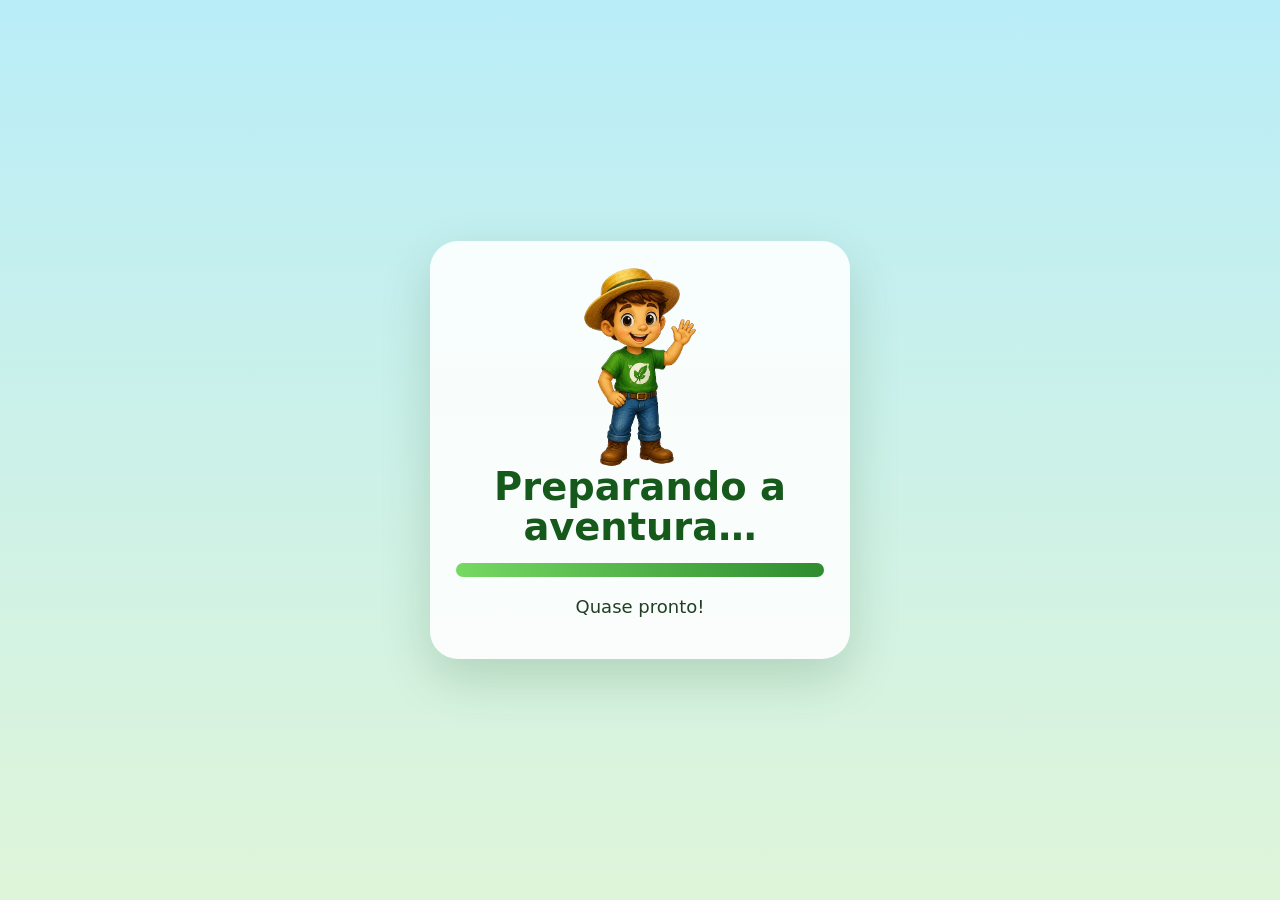
==== commit ed9e4838: "Corrigir historinha no iPhone sem scroll lateral. Baloes em faixa separada acima da cena, overflow-x" ====
--- a/jogo.html
+++ b/jogo.html
@@ -6,7 +6,7 @@
   <meta name="description" content="Salve a Fazendinha do Agrinho — jogo educativo sobre agro sustentável." />
   <title>Salve a Fazendinha | Agrinho 2026</title>
   <link rel="icon" type="image/svg+xml" href="./img/favicon.svg" />
-  <link rel="stylesheet" href="./game.css?v=8" />
+  <link rel="stylesheet" href="./game.css?v=9" />
 </head>
 <body>
   <a class="skip-link" href="#conteudo-jogo">Pular para o conteúdo principal</a>
@@ -102,36 +102,52 @@
         </div>
 
         <article class="story-scene active" data-story="0">
-          <div class="story-bg story-bg-1"></div>
-          <img src="./img/game/agrinho.png" class="story-char s-agrinho" alt="Agrinho" />
-          <img src="./img/game/florinha.png" class="story-char s-florinha" alt="Florinha" />
-          <div class="talk-bubble tb-left">Florinha, a fazendinha está com muitos problemas!</div>
-          <div class="talk-bubble tb-right">Vamos ajudar a natureza antes que piore!</div>
+          <div class="story-captions">
+            <div class="talk-bubble tb-left">Florinha, a fazendinha está com muitos problemas!</div>
+            <div class="talk-bubble tb-right">Vamos ajudar a natureza antes que piore!</div>
+          </div>
+          <div class="story-stage">
+            <div class="story-bg story-bg-1"></div>
+            <img src="./img/game/agrinho.png" class="story-char s-agrinho" alt="Agrinho" />
+            <img src="./img/game/florinha.png" class="story-char s-florinha" alt="Florinha" />
+          </div>
         </article>
 
         <article class="story-scene" data-story="1">
-          <div class="story-bg story-bg-2"></div>
-          <img src="./img/game/abelha.png" class="story-char s-abelha" alt="Zé Colmeia" />
-          <img src="./img/game/arvore_mascote.png" class="story-char s-arvore" alt="Dona Árvore" />
-          <div class="talk-bubble tb-left wide">Eu posso ajudar a cuidar das plantas e da polinização!</div>
-          <div class="talk-bubble tb-right wide">E eu vou ensinar como preservar o solo e a vegetação.</div>
+          <div class="story-captions">
+            <div class="talk-bubble tb-left wide">Eu posso ajudar a cuidar das plantas e da polinização!</div>
+            <div class="talk-bubble tb-right wide">E eu vou ensinar como preservar o solo e a vegetação.</div>
+          </div>
+          <div class="story-stage">
+            <div class="story-bg story-bg-2"></div>
+            <img src="./img/game/abelha.png" class="story-char s-abelha" alt="Zé Colmeia" />
+            <img src="./img/game/arvore_mascote.png" class="story-char s-arvore" alt="Dona Árvore" />
+          </div>
         </article>
 
         <article class="story-scene" data-story="2">
-          <div class="story-bg story-bg-3"></div>
-          <img src="./img/game/gota_mascote.png" class="story-char s-gota" alt="Pinguim da Água" />
-          <img src="./img/game/florinha.png" class="story-char s-florinha right" alt="Florinha" />
-          <div class="talk-bubble tb-left wide">A água precisa de cuidado! Nada de lixo e desperdício.</div>
-          <div class="talk-bubble tb-right wide">Com reciclagem, árvores e soluções corretas, tudo vai melhorar.</div>
+          <div class="story-captions">
+            <div class="talk-bubble tb-left wide">A água precisa de cuidado! Nada de lixo e desperdício.</div>
+            <div class="talk-bubble tb-right wide">Com reciclagem, árvores e soluções corretas, tudo vai melhorar.</div>
+          </div>
+          <div class="story-stage">
+            <div class="story-bg story-bg-3"></div>
+            <img src="./img/game/gota_mascote.png" class="story-char s-gota" alt="Pinguim da Água" />
+            <img src="./img/game/florinha.png" class="story-char s-florinha right" alt="Florinha" />
+          </div>
         </article>
 
         <article class="story-scene" data-story="3">
-          <div class="story-bg story-bg-4"></div>
-          <img src="./img/game/agrinho.png" class="story-char s-agrinho" alt="Agrinho" />
-          <img src="./img/game/abelha.png" class="story-char s-abelha top" alt="Zé Colmeia" />
-          <img src="./img/game/gota_mascote.png" class="story-char s-gota right" alt="Pinguim da Água" />
-          <div class="talk-bubble tb-left wide">Agora é com você: responda ao quiz e conserte os 6 problemas!</div>
-          <div class="talk-bubble tb-right wide">Se acertar bem no quiz, a missão será liberada!</div>
+          <div class="story-captions">
+            <div class="talk-bubble tb-left wide">Agora é com você: responda ao quiz e conserte os 6 problemas!</div>
+            <div class="talk-bubble tb-right wide">Se acertar bem no quiz, a missão será liberada!</div>
+          </div>
+          <div class="story-stage">
+            <div class="story-bg story-bg-4"></div>
+            <img src="./img/game/agrinho.png" class="story-char s-agrinho" alt="Agrinho" />
+            <img src="./img/game/abelha.png" class="story-char s-abelha top" alt="Zé Colmeia" />
+            <img src="./img/game/gota_mascote.png" class="story-char s-gota right" alt="Pinguim da Água" />
+          </div>
         </article>
 
         <div class="story-nav">
--- a/game.css
+++ b/game.css
@@ -122,8 +122,11 @@
 .story-panel{width:min(1160px,100%);height:100%;padding:18px;display:flex;flex-direction:column;gap:12px}
 .story-top{display:flex;justify-content:space-between;align-items:flex-start;gap:16px}
 .story-counter{padding:10px 14px;border-radius:999px;background:#e9f6e3;font-weight:1000}
-.story-scene{display:none;position:relative;flex:1;border-radius:24px;overflow:hidden;background:linear-gradient(180deg,#ccefff,#f2ffe8 65%,#7dcb5b 65%,#4ea233 100%)}
+.story-scene{display:none;position:relative;flex:1;border-radius:24px;overflow:hidden;background:#e8f8ff;min-width:0}
 .story-scene.active{display:block;animation:fadeUp .35s ease}
+.story-stage{position:absolute;inset:0}
+.story-captions{position:absolute;inset:0;z-index:8;pointer-events:none}
+.story-captions .talk-bubble{pointer-events:auto}
 .story-bg{position:absolute;inset:0}
 .story-bg:before,.story-bg:after{content:"";position:absolute;border-radius:50%;opacity:.23;background:#fff}
 .story-bg:before{width:280px;height:280px;left:-60px;bottom:-70px}
@@ -301,7 +304,18 @@
 @media (max-width: 1024px){
   :root{--topbar-h:58px}
 
-  html,body{overflow:auto}
+  html,body{
+    overflow-x:hidden !important;
+    overflow-y:auto;
+    width:100%;
+    max-width:100%;
+  }
+
+  main,.screen,.screen.active,.panel,.story-panel,.hero-grid,.hero-copy,.hero-stage{
+    max-width:100%;
+    min-width:0;
+    overflow-x:hidden;
+  }
 
   .topbar{
     position:sticky;
@@ -366,8 +380,10 @@
   main{
     height:auto;
     min-height:calc(100dvh - var(--topbar-h) - env(safe-area-inset-bottom, 0px));
-    overflow:visible;
+    overflow-x:hidden;
+    overflow-y:visible;
     padding:10px 12px calc(12px + env(safe-area-inset-bottom, 0px));
+    width:100%;
   }
 
   .screen{
@@ -399,12 +415,11 @@
   .story-top h2{font-size:clamp(22px,6vw,32px);line-height:1.1}
   .story-scene{
     display:none !important;
-    flex-direction:unset;
     padding:0;
-    min-height:min(44dvh,400px);
-    aspect-ratio:1672 / 941;
-  }
-  .story-scene.active{display:block !important}
+    width:100%;
+    max-width:100%;
+  }
+  .story-scene.active{display:flex !important;flex-direction:column}
 
   #game .game-grid{
     display:flex;
@@ -497,8 +512,8 @@
 .hero-char{z-index:3}
 .hero-stage{position:relative;overflow:hidden;background:url('./img/game/home_bg.png') center/cover no-repeat}
 
-.story-panel{padding:20px 24px;gap:14px;overflow:hidden}
-.story-scene{border-radius:28px;overflow:hidden;min-height:0;background:#e8f8ff}
+.story-panel{padding:20px 24px;gap:14px;overflow:hidden;max-width:100%;min-width:0}
+.story-scene{border-radius:28px;overflow:hidden;min-height:0;background:#e8f8ff;width:100%}
 .story-bg{position:absolute;inset:0;background-size:cover;background-position:center center}
 .story-bg:before,.story-bg:after{display:none}
 .story-bg-1{background-image:url('./img/game/story_bg1.png')}
@@ -632,77 +647,90 @@
   }
 }
 
-/* Historinha: celular e tablet — uma cena por vez, P&B → cor, balões compactos */
+/* Historinha: celular e tablet — balões em cima, cena embaixo, sem scroll lateral */
 @media (max-width: 1024px){
+  .story-panel{padding:10px 12px;gap:8px;width:100%}
+  .story-top h2{font-size:clamp(20px,5vw,28px) !important;line-height:1.15}
+  .story-top .eyebrow{font-size:10px;padding:6px 10px}
+
   .story-scene{
     display:none !important;
     filter:grayscale(1);
-    min-height:min(44dvh,400px);
+    width:100%;
+    max-width:100%;
+    height:auto;
+    min-height:0;
+    aspect-ratio:unset;
+    overflow:hidden;
+  }
+  .story-scene.active{
+    display:flex !important;
+    flex-direction:column;
+    animation:storyColorize .9s ease forwards;
+  }
+  .story-captions{
+    position:static;
+    inset:auto;
+    display:flex;
+    flex-direction:column;
+    gap:6px;
+    padding:8px 10px 6px;
+    background:rgba(255,252,245,.97);
+    border-bottom:1px solid rgba(47,140,47,.12);
+    pointer-events:auto;
+    flex:0 0 auto;
+    z-index:2;
+  }
+  .story-captions .talk-bubble{
+    position:static !important;
+    left:auto !important;
+    right:auto !important;
+    top:auto !important;
+    bottom:auto !important;
+    width:100%;
+    max-width:100% !important;
+    margin:0;
+    padding:8px 10px !important;
+    font-size:12px !important;
+    line-height:1.35 !important;
+    border-radius:12px !important;
+    font-weight:800 !important;
+    word-break:break-word;
+    box-sizing:border-box;
+  }
+  .story-captions .talk-bubble.wide{max-width:100% !important}
+  .story-captions .talk-bubble:after{display:none}
+  .story-stage{
+    position:relative;
+    inset:auto;
+    width:100%;
+    max-width:100%;
     aspect-ratio:1672 / 941;
-  }
-  .story-scene.active{
-    display:block !important;
-    animation:storySceneIn .35s ease, storyColorize .9s ease forwards;
-  }
-  .story-bg{background-size:cover;background-position:center bottom}
+    overflow:hidden;
+    flex:0 0 auto;
+  }
+  .story-stage .story-bg{background-size:cover;background-position:center bottom}
   .story-char{
     position:absolute !important;
     width:auto !important;
-    max-width:46%;
+    max-width:42%;
+    height:auto !important;
     object-fit:contain;
     object-position:bottom center;
     margin:0 !important;
   }
-  .story-scene[data-story="0"] .s-agrinho{
-    left:1% !important;right:auto !important;top:auto !important;bottom:0 !important;
-    height:34% !important;z-index:3;
-  }
-  .story-scene[data-story="0"] .s-florinha{
-    right:1% !important;left:auto !important;top:auto !important;bottom:0 !important;
-    height:36% !important;z-index:3;
-  }
-  .story-scene[data-story="1"] .s-abelha{
-    left:3% !important;right:auto !important;top:auto !important;bottom:2% !important;
-    width:17% !important;height:auto !important;max-height:30% !important;z-index:4;
-  }
-  .story-scene[data-story="1"] .s-arvore{
-    right:1% !important;left:auto !important;top:auto !important;bottom:0 !important;
-    height:38% !important;z-index:3;
-  }
-  .story-scene[data-story="2"] .s-gota{
-    left:4% !important;right:auto !important;top:auto !important;bottom:6% !important;
-    height:28% !important;z-index:3;
-  }
-  .story-scene[data-story="2"] .s-florinha.right{
-    right:2% !important;left:auto !important;top:auto !important;bottom:0 !important;
-    height:34% !important;z-index:3;
-  }
-  .story-scene[data-story="3"] .s-agrinho{
-    left:2% !important;right:auto !important;top:auto !important;bottom:0 !important;
-    height:32% !important;z-index:3;
-  }
-  .story-scene[data-story="3"] .s-gota.right{
-    right:2% !important;left:auto !important;top:auto !important;bottom:3% !important;
-    height:26% !important;z-index:3;
-  }
+  .story-scene[data-story="0"] .s-agrinho{left:2%;bottom:0;height:38%;z-index:3}
+  .story-scene[data-story="0"] .s-florinha{right:2%;left:auto;bottom:0;height:40%;z-index:3}
+  .story-scene[data-story="1"] .s-abelha{left:4%;bottom:2%;width:16%;max-height:32%;z-index:4}
+  .story-scene[data-story="1"] .s-arvore{right:2%;left:auto;bottom:0;height:42%;z-index:3}
+  .story-scene[data-story="2"] .s-gota{left:5%;bottom:6%;height:30%;z-index:3}
+  .story-scene[data-story="2"] .s-florinha.right{right:3%;left:auto;bottom:0;height:36%;z-index:3}
+  .story-scene[data-story="3"] .s-agrinho{left:3%;bottom:0;height:34%;z-index:3}
+  .story-scene[data-story="3"] .s-gota.right{right:3%;left:auto;bottom:4%;height:28%;z-index:3}
   .story-scene[data-story="3"] .s-abelha.top{
-    left:50% !important;right:auto !important;top:14% !important;bottom:auto !important;
-    width:13% !important;height:auto !important;max-height:none !important;
-    transform:translateX(-50%) !important;z-index:5;
-  }
-  .talk-bubble{
-    font-size:clamp(9px,2.5vw,12px) !important;
-    max-width:44% !important;
-    padding:6px 8px !important;
-    line-height:1.25 !important;
-    border-radius:14px !important;
-    font-weight:800 !important;
-    z-index:8 !important;
-  }
-  .talk-bubble.wide{max-width:46% !important}
-  .tb-left{left:2% !important;top:2% !important;bottom:auto !important;right:auto !important}
-  .tb-right{right:2% !important;left:auto !important;top:18% !important;bottom:auto !important}
-  .tb-left:after,.tb-right:after{width:10px;height:10px}
+    left:50%;top:12%;bottom:auto;width:14%;
+    transform:translateX(-50%);z-index:5;
+  }
 
   .compare-panel{padding:12px 14px 10px;gap:8px}
   .compare-head{flex-direction:column;align-items:flex-start;gap:8px}
@@ -724,9 +752,25 @@
   .visual-compare figcaption{font-size:12px;padding-top:6px}
   .compare-actions .btn{padding:11px 14px;font-size:14px}
 
-  .story-panel{padding:12px 14px;gap:8px}
-  .story-top h2{font-size:clamp(20px,5vw,28px) !important;line-height:1.15}
-  .story-top .eyebrow{font-size:10px;padding:6px 10px}
+  #home.screen.active{
+    display:flex;
+    flex-direction:column;
+    overflow-x:hidden;
+    width:100%;
+  }
+  #home .hero-grid{
+    width:100%;
+    max-width:100%;
+    overflow:hidden;
+  }
+  #home .hero-stage{
+    width:100%;
+    max-width:100%;
+    min-height:0 !important;
+    max-height:36dvh;
+    aspect-ratio:16/10;
+    overflow:hidden;
+  }
 
   .problem-dialog{
     width:min(94vw,440px);
@@ -834,7 +878,6 @@
   }
   .bubble-left{left:3% !important;top:6% !important}
   .bubble-right{right:3% !important;top:6% !important}
-  #home.screen.active{display:block}
 }
 @keyframes storyColorize{
   from{filter:grayscale(1)}
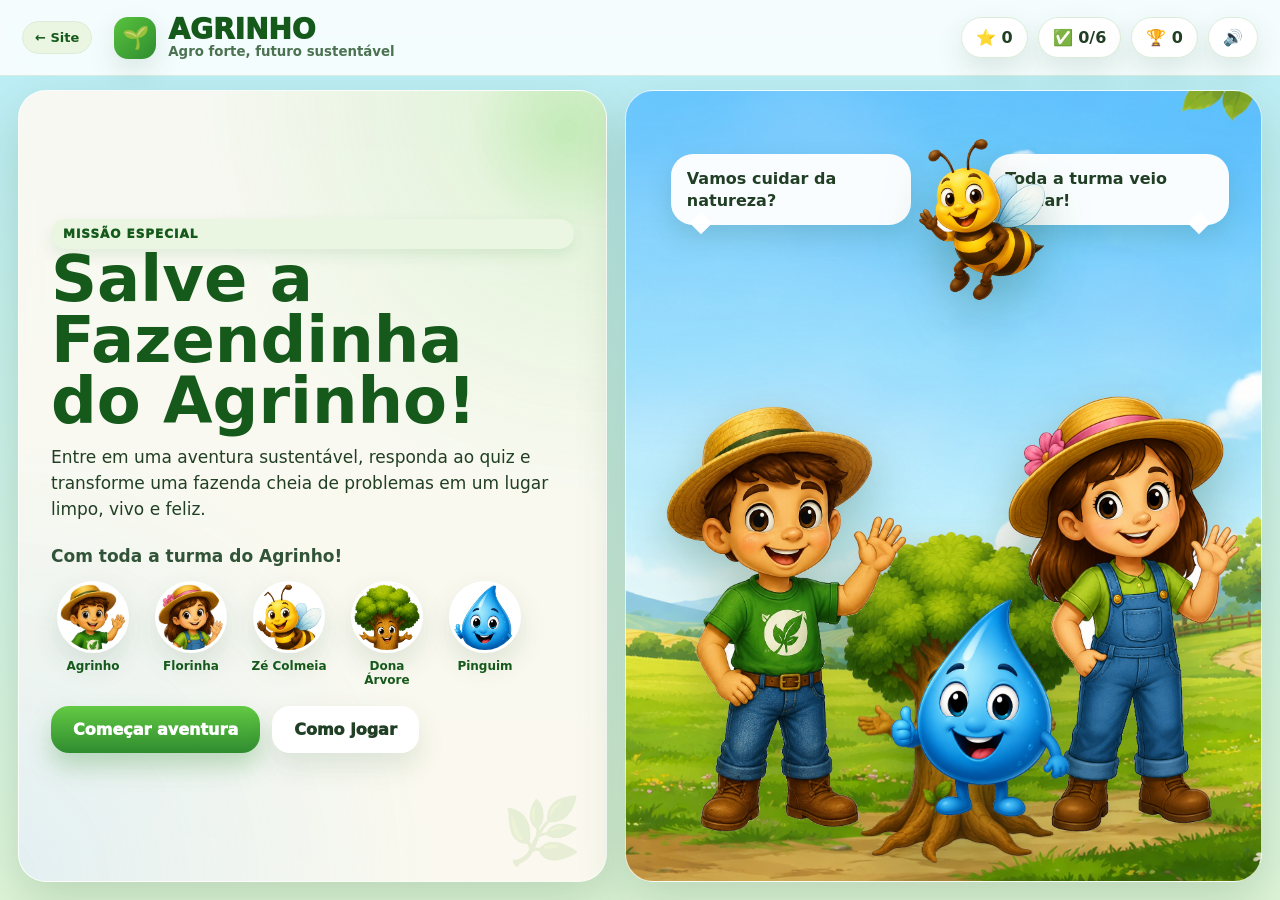
==== commit 21b59f12: "Corrigir card inicial do jogo no celular. Elenco em grade de 5 colunas, botoes largura total, ilustr" ====
--- a/jogo.html
+++ b/jogo.html
@@ -6,7 +6,7 @@
   <meta name="description" content="Salve a Fazendinha do Agrinho — jogo educativo sobre agro sustentável." />
   <title>Salve a Fazendinha | Agrinho 2026</title>
   <link rel="icon" type="image/svg+xml" href="./img/favicon.svg" />
-  <link rel="stylesheet" href="./game.css?v=9" />
+  <link rel="stylesheet" href="./game.css?v=10" />
 </head>
 <body>
   <a class="skip-link" href="#conteudo-jogo">Pular para o conteúdo principal</a>
@@ -52,7 +52,7 @@
             <div class="cast-card"><img src="./img/game/florinha.png" alt="Florinha" /><span>Florinha</span></div>
             <div class="cast-card"><img src="./img/game/abelha.png" alt="Zé Colmeia" /><span>Zé Colmeia</span></div>
             <div class="cast-card"><img src="./img/game/arvore_mascote.png" alt="Dona Árvore" /><span>Dona Árvore</span></div>
-            <div class="cast-card"><img src="./img/game/gota_mascote.png" alt="Pinguim da Água" /><span>Pinguim da Água</span></div>
+            <div class="cast-card"><img src="./img/game/gota_mascote.png" alt="Pinguim da Água" /><span>Pinguim</span></div>
           </div>
           <div class="actions">
             <button class="btn btn-primary" data-go="story">Começar aventura</button>
--- a/game.css
+++ b/game.css
@@ -458,7 +458,7 @@
   :root{--topbar-h:54px}
   .hud-pill:nth-child(3){display:none}
   .brand-wrap small{max-width:118px}
-  .hero-stage{min-height:300px}
+  .hero-stage{min-height:0}
   .hero-char.agrinho{height:42%}
   .hero-char.florinha{height:44%}
   .story-scene{min-height:min(40dvh,320px)}
@@ -753,24 +753,80 @@
   .compare-actions .btn{padding:11px 14px;font-size:14px}
 
   #home.screen.active{
+    display:block;
+    overflow-x:hidden;
+    width:100%;
+  }
+  #home .hero-grid{
     display:flex;
     flex-direction:column;
-    overflow-x:hidden;
-    width:100%;
-  }
-  #home .hero-grid{
-    width:100%;
-    max-width:100%;
+    grid-template-columns:1fr !important;
+    width:100%;
+    max-width:100%;
+    height:auto !important;
+    gap:0;
     overflow:hidden;
   }
-  #home .hero-stage{
-    width:100%;
-    max-width:100%;
-    min-height:0 !important;
-    max-height:36dvh;
-    aspect-ratio:16/10;
+  #home .hero-copy{
+    width:100%;
+    max-width:100%;
+    padding:16px 14px 18px;
     overflow:hidden;
-  }
+    box-sizing:border-box;
+  }
+  #home .hero-copy::before,
+  #home .hero-copy::after{display:none}
+  #home .hero-copy h1{
+    font-size:clamp(22px,6.5vw,30px) !important;
+    line-height:1.08;
+    margin-bottom:8px;
+    word-break:break-word;
+  }
+  #home .hero-copy p{
+    font-size:14px;
+    max-width:100%;
+    margin-bottom:8px;
+  }
+  #home .hero-cast-text{font-size:14px;margin-top:4px;margin-bottom:4px}
+  #home .hero-cast-row{
+    display:grid;
+    grid-template-columns:repeat(5,minmax(0,1fr));
+    gap:4px;
+    width:100%;
+    margin-top:4px;
+  }
+  #home .cast-card{
+    width:auto;
+    min-width:0;
+    gap:4px;
+  }
+  #home .cast-card img{
+    width:100%;
+    max-width:48px;
+    height:auto;
+    aspect-ratio:1;
+    margin:0 auto;
+    border-width:2px;
+  }
+  #home .cast-card span{
+    font-size:clamp(7px,2vw,9px);
+    line-height:1.15;
+    word-break:break-word;
+    hyphens:auto;
+    max-width:100%;
+  }
+  #home .actions{
+    flex-direction:column;
+    width:100%;
+    gap:8px;
+    margin-top:12px;
+  }
+  #home .actions .btn{
+    width:100%;
+    padding:12px 16px;
+    font-size:14px;
+  }
+  #home .hero-stage{display:none}
 
   .problem-dialog{
     width:min(94vw,440px);
@@ -851,10 +907,6 @@
     grid-template-columns:1fr !important;
     height:auto !important;
     gap:12px;
-  }
-  .hero-stage{
-    min-height:min(36dvh,300px) !important;
-    aspect-ratio:16/10;
   }
   .hero-copy h1{
     font-size:clamp(26px,7vw,38px) !important;
